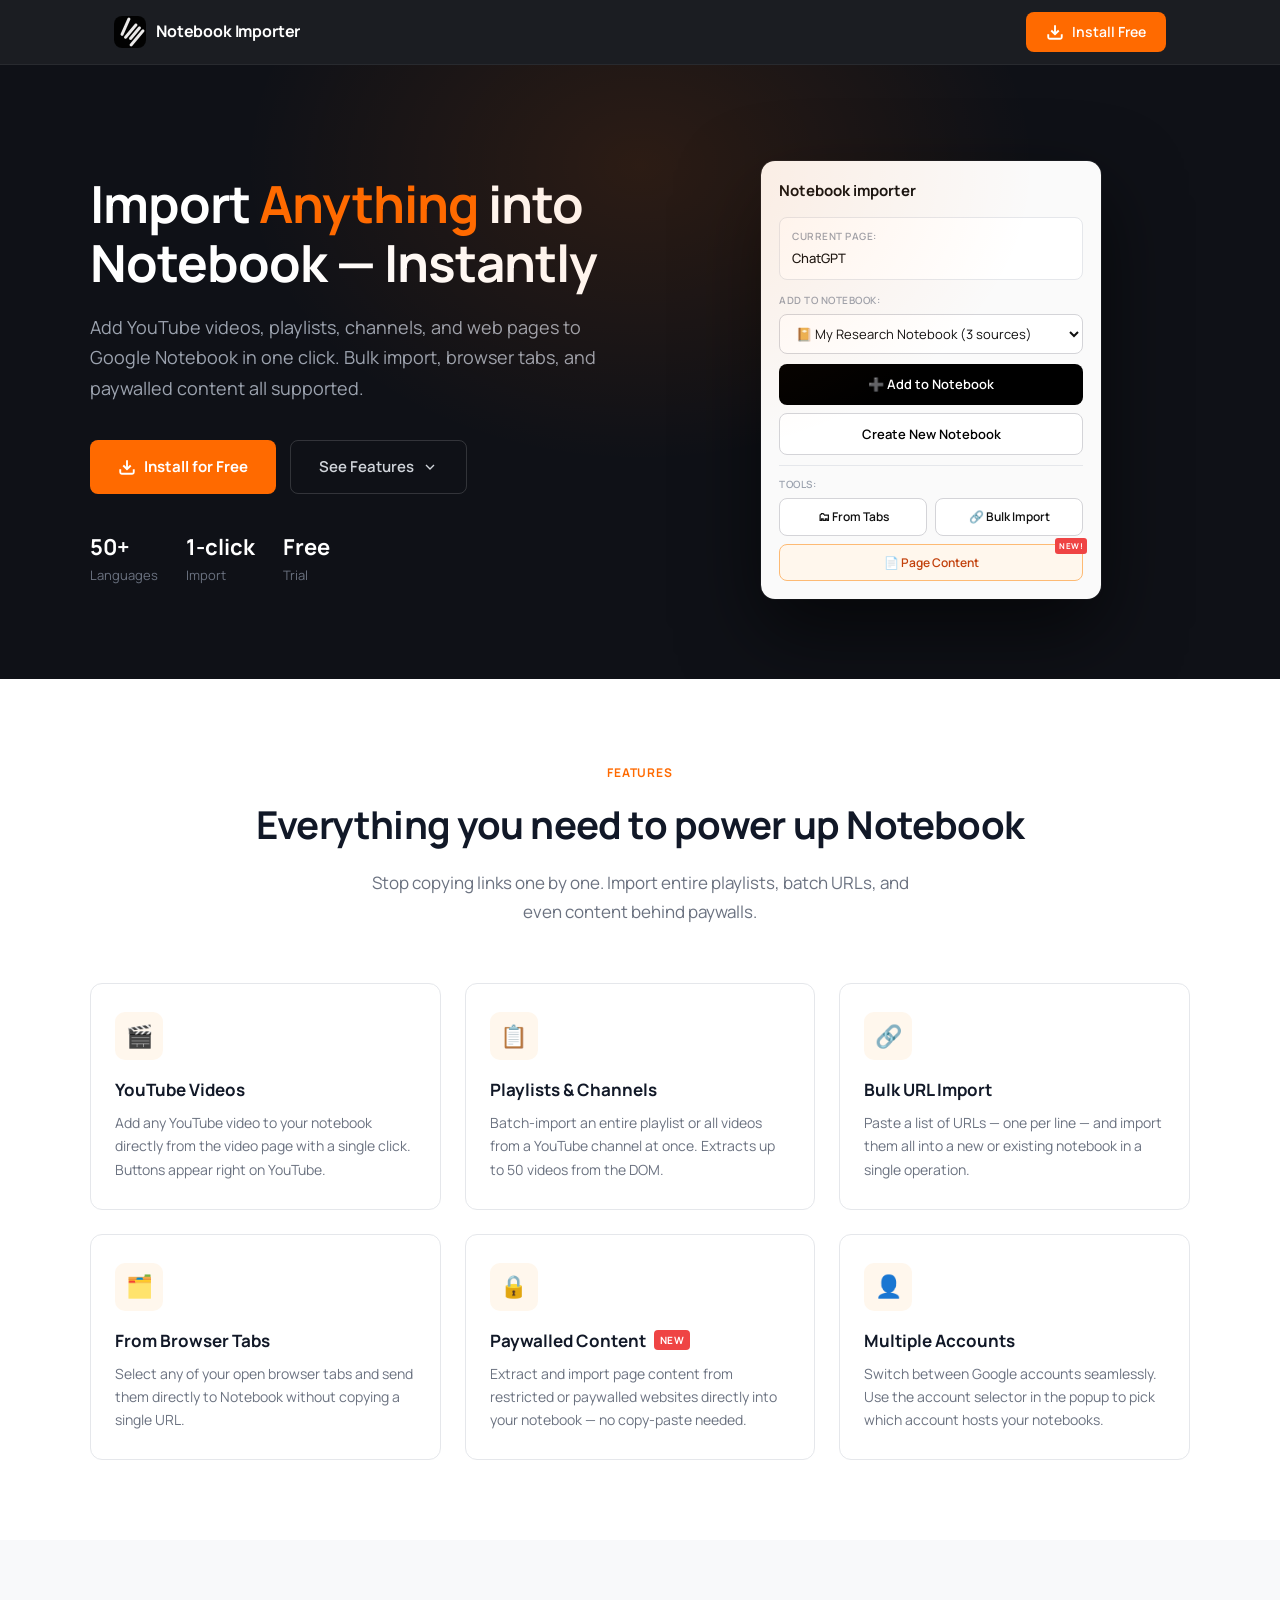
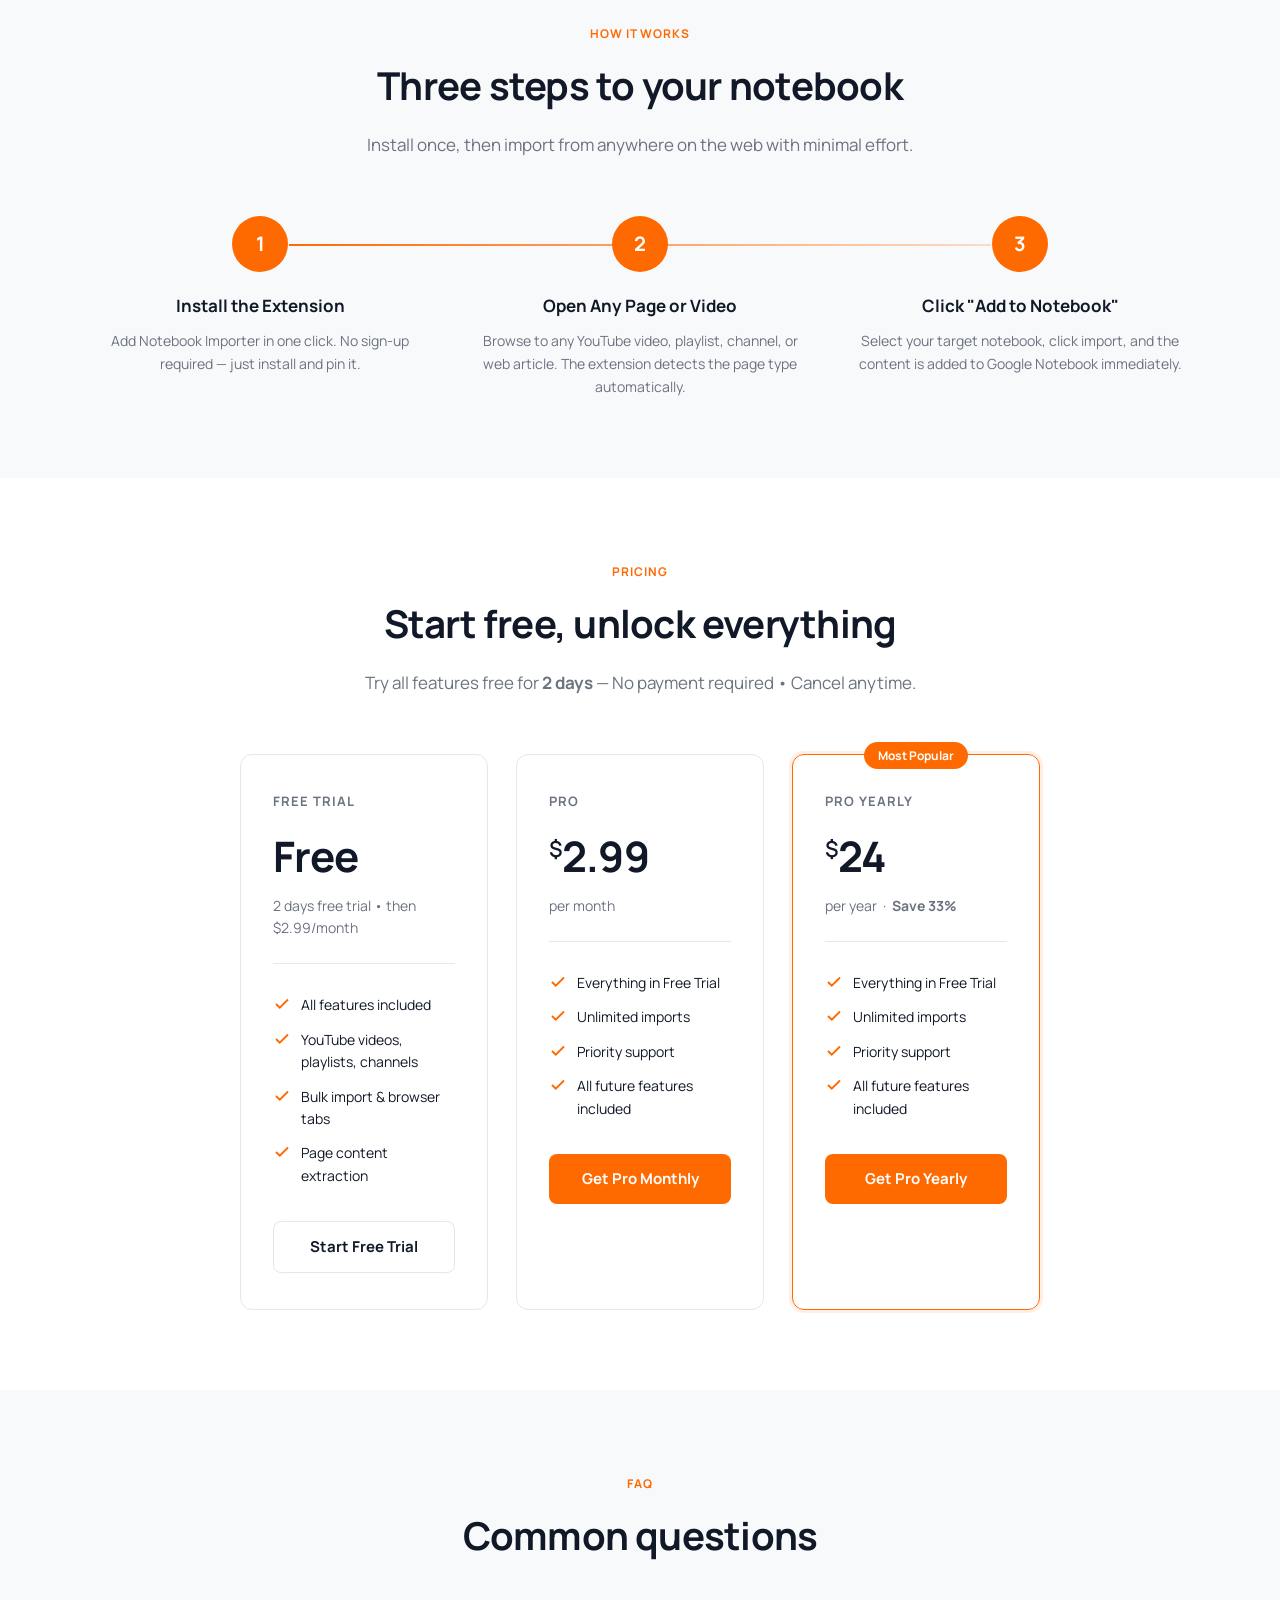
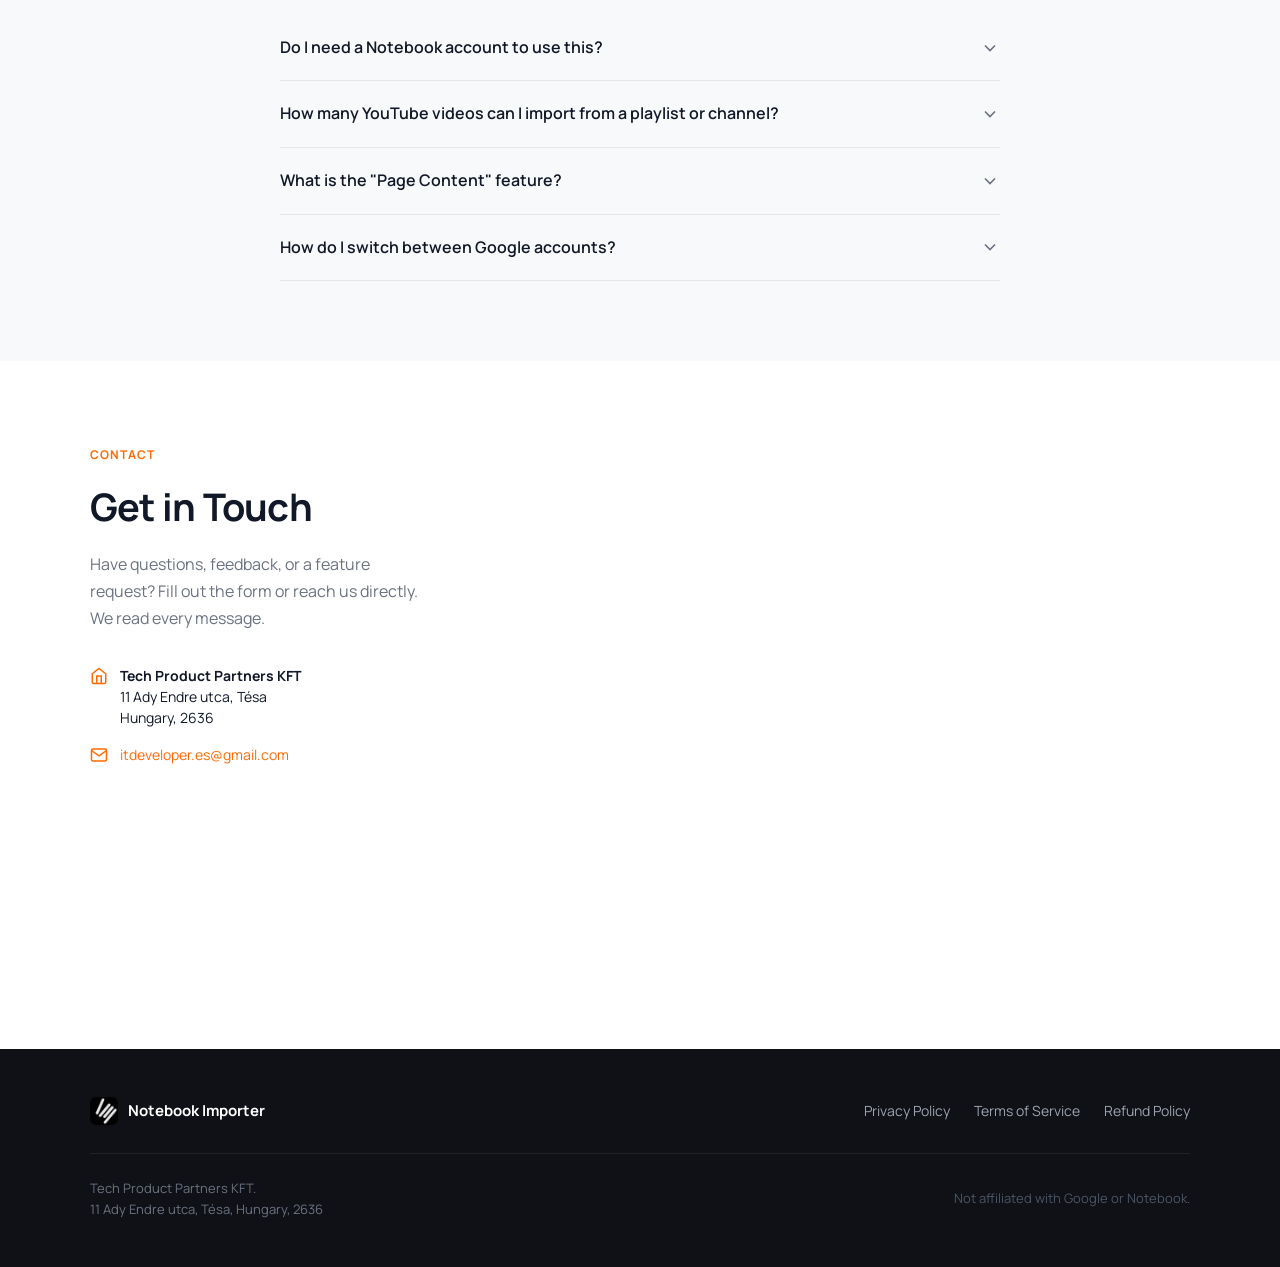
==== index.html @ 942a1a89 "feat: init" ====
<!DOCTYPE html>
<html lang="en">
<head>
    <meta charset="UTF-8">
    <meta name="viewport" content="width=device-width, initial-scale=1.0">
    <title>Notebook Importer — Import YouTube & Web Pages into Notebook</title>
    <meta name="description"
          content="Add YouTube videos, playlists, channels, and web pages to Google Notebook in one click. Bulk import, browser tabs, and paywalled content supported.">
    <link rel="icon" href="icons/icon48.png">
    <link rel="preconnect" href="https://fonts.googleapis.com">
    <link rel="preconnect" href="https://fonts.gstatic.com" crossorigin>
    <link href="https://fonts.googleapis.com/css2?family=Manrope:wght@400;500;600;700&display=swap" rel="stylesheet">
    <style>
        *, *::before, *::after {
            box-sizing: border-box;
            margin: 0;
            padding: 0;
        }

        :root {
            --accent: #ff6a00;
            --accent-hover: #e55f00;
            --dark: #0f1117;
            --dark2: #1a1d27;
            --white: #ffffff;
            --gray-bg: #f8f9fa;
            --text: #111827;
            --muted: #6b7280;
            --border: #e5e7eb;
            --radius: 12px;
            --radius-sm: 8px;
        }

        html {
            scroll-behavior: smooth;
        }

        body {
            font-family: 'Manrope', sans-serif;
            color: var(--text);
            background: var(--white);
            line-height: 1.6;
            -webkit-font-smoothing: antialiased;
        }

        /* ===== NAVBAR ===== */

        .nav {
            position: sticky;
            top: 0;
            z-index: 100;
            background: rgba(15, 17, 23, 0.95);
            backdrop-filter: blur(12px);
            border-bottom: 1px solid rgba(255, 255, 255, 0.06);
        }

        .nav-inner {
            max-width: 1100px;
            margin: 0 auto;
            padding: 0 24px;
            height: 64px;
            display: flex;
            align-items: center;
            justify-content: space-between;
        }

        .nav-logo {
            display: flex;
            align-items: center;
            gap: 10px;
            text-decoration: none;
        }

        .nav-logo img {
            width: 32px;
            height: 32px;
            border-radius: 8px;
        }

        .nav-logo span {
            font-size: 16px;
            font-weight: 700;
            color: #fff;
            letter-spacing: -0.01em;
        }

        .nav-cta {
            display: inline-flex;
            align-items: center;
            gap: 8px;
            background: var(--accent);
            color: #fff;
            font-size: 14px;
            font-weight: 600;
            padding: 9px 20px;
            border-radius: var(--radius-sm);
            text-decoration: none;
            transition: background 0.15s;
        }

        .nav-cta:hover {
            background: var(--accent-hover);
        }

        /* ===== HERO ===== */

        .hero {
            background: var(--dark);
            padding: 96px 24px 80px;
            overflow: hidden;
            position: relative;
        }

        .hero::before {
            content: '';
            position: absolute;
            top: -200px;
            left: 50%;
            transform: translateX(-50%);
            width: 800px;
            height: 600px;
            background: radial-gradient(ellipse at center, rgba(255, 106, 0, 0.12) 0%, transparent 70%);
            pointer-events: none;
        }

        .hero-inner {
            max-width: 1100px;
            margin: 0 auto;
            display: grid;
            grid-template-columns: 1fr 1fr;
            gap: 64px;
            align-items: center;
        }

        .hero-badge {
            display: inline-flex;
            align-items: center;
            gap: 8px;
            background: rgba(255, 106, 0, 0.12);
            border: 1px solid rgba(255, 106, 0, 0.3);
            color: #ffab6e;
            font-size: 13px;
            font-weight: 600;
            padding: 5px 12px;
            border-radius: 100px;
            margin-bottom: 24px;
        }

        .hero-badge svg {
            width: 14px;
            height: 14px;
        }

        .hero h1 {
            font-size: clamp(32px, 4vw, 52px);
            font-weight: 700;
            color: #fff;
            line-height: 1.15;
            letter-spacing: -0.02em;
            margin-bottom: 20px;
        }

        .hero h1 span {
            color: var(--accent);
        }

        .hero-sub {
            font-size: 18px;
            color: #9ca3af;
            margin-bottom: 36px;
            line-height: 1.7;
        }

        .hero-actions {
            display: flex;
            gap: 14px;
            flex-wrap: wrap;
        }

        .btn-primary {
            display: inline-flex;
            align-items: center;
            gap: 8px;
            background: var(--accent);
            color: #fff;
            font-size: 15px;
            font-weight: 700;
            padding: 14px 28px;
            border-radius: var(--radius-sm);
            text-decoration: none;
            transition: background 0.15s, transform 0.1s;
        }

        .btn-primary:hover {
            background: var(--accent-hover);
            transform: translateY(-1px);
        }

        .btn-ghost {
            display: inline-flex;
            align-items: center;
            gap: 8px;
            background: transparent;
            color: #d1d5db;
            font-size: 15px;
            font-weight: 600;
            padding: 14px 28px;
            border-radius: var(--radius-sm);
            text-decoration: none;
            border: 1px solid rgba(255, 255, 255, 0.15);
            transition: border-color 0.15s, color 0.15s;
        }

        .btn-ghost:hover {
            border-color: rgba(255, 255, 255, 0.35);
            color: #fff;
        }

        .hero-stats {
            display: flex;
            gap: 28px;
            margin-top: 36px;
        }

        .hero-stat-item {
            display: flex;
            flex-direction: column;
        }

        .hero-stat-num {
            font-size: 22px;
            font-weight: 700;
            color: #fff;
        }

        .hero-stat-label {
            font-size: 13px;
            color: #6b7280;
        }

        /* Popup Mockup */
        .popup-mockup {
            background: #fafafa;
            border-radius: 14px;
            padding: 18px;
            width: 100%;
            max-width: 340px;
            margin: 0 auto;
            box-shadow: 0 32px 80px rgba(0, 0, 0, 0.6), 0 0 0 1px rgba(255, 255, 255, 0.06);
            font-family: 'Manrope', sans-serif;
        }

        .mockup-header {
            display: flex;
            align-items: center;
            gap: 10px;
            margin-bottom: 14px;
        }

        .mockup-icon {
            width: 28px;
            height: 28px;
            background: var(--accent);
            border-radius: 6px;
            display: flex;
            align-items: center;
            justify-content: center;
        }

        .mockup-icon svg {
            width: 16px;
            height: 16px;
            fill: #fff;
        }

        .mockup-title {
            font-size: 15px;
            font-weight: 700;
            color: #111;
        }

        .mockup-page {
            background: #fff;
            border: 1px solid #e5e7eb;
            border-radius: 8px;
            padding: 10px 12px;
            margin-bottom: 12px;
        }

        .mockup-page-label {
            font-size: 10px;
            font-weight: 600;
            color: #9ca3af;
            text-transform: uppercase;
            letter-spacing: 0.05em;
            margin-bottom: 4px;
        }

        .mockup-page-url {
            font-size: 13px;
            font-weight: 500;
            color: #111;
            white-space: nowrap;
            overflow: hidden;
            text-overflow: ellipsis;
        }

        .mockup-select {
            background: #fff;
            border: 1px solid #d4d4d8;
            border-radius: 8px;
            padding: 9px 12px;
            font-size: 13px;
            color: #111;
            margin-bottom: 10px;
            width: 100%;
            font-family: inherit;
        }

        .mockup-btn-black {
            background: #000;
            color: #fff;
            font-size: 13px;
            font-weight: 600;
            padding: 10px;
            border-radius: 8px;
            text-align: center;
            margin-bottom: 8px;
        }

        .mockup-btn-gray {
            background: #fff;
            color: #000;
            border: 1px solid #d4d4d8;
            font-size: 13px;
            font-weight: 600;
            padding: 10px;
            border-radius: 8px;
            text-align: center;
            margin-bottom: 10px;
        }

        .mockup-divider {
            height: 1px;
            background: #e5e7eb;
            margin: 10px 0;
        }

        .mockup-tools {
            display: grid;
            grid-template-columns: 1fr 1fr;
            gap: 8px;
        }

        .mockup-tool-btn {
            background: #fff;
            border: 1px solid #d4d4d8;
            border-radius: 8px;
            padding: 8px;
            font-size: 12px;
            font-weight: 600;
            text-align: center;
            color: #111;
        }

        .mockup-tool-btn.accent {
            background: #fff7ed;
            color: #c2410c;
            border-color: #fdba74;
            grid-column: 1 / -1;
            position: relative;
        }

        .mockup-new-badge {
            position: absolute;
            top: -7px;
            right: -5px;
            background: #ef4444;
            color: #fff;
            font-size: 8px;
            font-weight: 700;
            padding: 2px 4px;
            border-radius: 3px;
            letter-spacing: 0.05em;
        }

        /* ===== SECTION BASE ===== */

        section {
            padding: 80px 24px;
        }

        .section-inner {
            max-width: 1100px;
            margin: 0 auto;
        }

        .section-tag {
            display: inline-block;
            font-size: 12px;
            font-weight: 700;
            letter-spacing: 0.08em;
            text-transform: uppercase;
            color: var(--accent);
            margin-bottom: 12px;
        }

        .section-title {
            font-size: clamp(28px, 3vw, 42px);
            font-weight: 700;
            letter-spacing: -0.02em;
            color: var(--text);
            margin-bottom: 14px;
        }

        .section-sub {
            font-size: 17px;
            color: var(--muted);
            max-width: 560px;
            line-height: 1.7;
        }

        /* ===== FEATURES ===== */

        .features {
            background: var(--white);
        }

        .features-header {
            text-align: center;
            margin-bottom: 56px;
        }

        .features-header .section-sub {
            margin: 0 auto;
        }

        .features-grid {
            display: grid;
            grid-template-columns: repeat(3, 1fr);
            gap: 24px;
        }

        .feature-card {
            background: var(--white);
            border: 1px solid var(--border);
            border-radius: var(--radius);
            padding: 28px 24px;
            transition: border-color 0.15s, box-shadow 0.15s;
        }

        .feature-card:hover {
            border-color: rgba(255, 106, 0, 0.4);
            box-shadow: 0 8px 24px rgba(255, 106, 0, 0.07);
        }

        .feature-icon {
            width: 48px;
            height: 48px;
            background: #fff7ed;
            border-radius: 10px;
            display: flex;
            align-items: center;
            justify-content: center;
            font-size: 22px;
            margin-bottom: 16px;
        }

        .feature-card h3 {
            font-size: 17px;
            font-weight: 700;
            margin-bottom: 8px;
            display: flex;
            align-items: center;
            gap: 8px;
        }

        .feature-new {
            background: #ef4444;
            color: #fff;
            font-size: 10px;
            font-weight: 700;
            padding: 2px 6px;
            border-radius: 4px;
            letter-spacing: 0.05em;
        }

        .feature-card p {
            font-size: 14px;
            color: var(--muted);
            line-height: 1.65;
        }

        /* ===== HOW IT WORKS ===== */

        .how {
            background: var(--gray-bg);
        }

        .how-header {
            text-align: center;
            margin-bottom: 56px;
        }

        .how-header .section-sub {
            margin: 0 auto;
        }

        .steps {
            display: grid;
            grid-template-columns: repeat(3, 1fr);
            gap: 40px;
            position: relative;
        }

        .steps::before {
            content: '';
            position: absolute;
            top: 28px;
            left: calc(16.66% + 16px);
            right: calc(16.66% + 16px);
            height: 2px;
            background: linear-gradient(90deg, var(--accent) 0%, rgba(255, 106, 0, 0.2) 100%);
        }

        .step {
            text-align: center;
            position: relative;
        }

        .step-num {
            width: 56px;
            height: 56px;
            background: var(--accent);
            color: #fff;
            font-size: 20px;
            font-weight: 700;
            border-radius: 50%;
            display: flex;
            align-items: center;
            justify-content: center;
            margin: 0 auto 20px;
            position: relative;
            z-index: 1;
        }

        .step h3 {
            font-size: 17px;
            font-weight: 700;
            margin-bottom: 10px;
        }

        .step p {
            font-size: 14px;
            color: var(--muted);
            line-height: 1.65;
        }

        /* ===== PRICING ===== */

        .pricing {
            background: var(--white);
        }

        .pricing-header {
            text-align: center;
            margin-bottom: 56px;
        }

        .pricing-header .section-sub {
            margin: 0 auto;
        }

        .pricing-grid {
            display: grid;
            grid-template-columns: 1fr 1fr 1fr;
            gap: 28px;
            max-width: 800px;
            margin: 0 auto;
        }

        .pricing-card {
            border: 1px solid var(--border);
            border-radius: var(--radius);
            padding: 36px 32px;
            width: fit-content;
        }

        .pricing-card.featured {
            border-color: var(--accent);
            box-shadow: 0 0 0 3px rgba(255, 106, 0, 0.1);
            position: relative;
        }

        .pricing-badge {
            position: absolute;
            top: -13px;
            left: 50%;
            transform: translateX(-50%);
            background: var(--accent);
            color: #fff;
            font-size: 12px;
            font-weight: 700;
            padding: 4px 14px;
            border-radius: 100px;
            white-space: nowrap;
        }

        .pricing-plan {
            font-size: 13px;
            font-weight: 700;
            text-transform: uppercase;
            letter-spacing: 0.08em;
            color: var(--muted);
            margin-bottom: 12px;
        }

        .pricing-price {
            font-size: 42px;
            font-weight: 700;
            letter-spacing: -0.02em;
            color: var(--text);
            margin-bottom: 4px;
        }

        .pricing-price sup {
            font-size: 22px;
            font-weight: 600;
            vertical-align: super;
        }

        .pricing-period {
            font-size: 14px;
            color: var(--muted);
            margin-bottom: 24px;
        }

        .pricing-divider {
            height: 1px;
            background: var(--border);
            margin: 24px 0;
        }

        .pricing-features {
            list-style: none;
            margin-bottom: 28px;
        }

        .pricing-features li {
            display: flex;
            align-items: flex-start;
            gap: 10px;
            font-size: 14px;
            color: var(--text);
            padding: 6px 0;
        }

        .pricing-features li svg {
            width: 18px;
            height: 18px;
            color: var(--accent);
            flex-shrink: 0;
            margin-top: 1px;
        }

        .pricing-features li.muted {
            color: var(--muted);
            text-decoration: line-through;
        }

        .pricing-features li.muted svg {
            color: #d1d5db;
        }

        .btn-pricing {
            display: block;
            text-align: center;
            padding: 13px;
            border-radius: var(--radius-sm);
            font-size: 15px;
            font-weight: 700;
            text-decoration: none;
            transition: all 0.15s;
        }

        .btn-pricing-primary {
            background: var(--accent);
            color: #fff;
        }

        .btn-pricing-primary:hover {
            background: var(--accent-hover);
        }

        .btn-pricing-outline {
            background: transparent;
            color: var(--text);
            border: 1px solid var(--border);
        }

        .btn-pricing-outline:hover {
            border-color: var(--accent);
            color: var(--accent);
        }

        /* ===== FAQ ===== */

        .faq {
            background: var(--gray-bg);
        }

        .faq-header {
            text-align: center;
            margin-bottom: 48px;
        }

        .faq-list {
            max-width: 720px;
            margin: 0 auto;
        }

        .faq-item {
            border-bottom: 1px solid var(--border);
        }

        .faq-item input[type="checkbox"] {
            display: none;
        }

        .faq-label {
            display: flex;
            align-items: center;
            justify-content: space-between;
            padding: 20px 0;
            font-size: 16px;
            font-weight: 600;
            cursor: pointer;
            user-select: none;
            gap: 16px;
        }

        .faq-label svg {
            width: 20px;
            height: 20px;
            color: var(--muted);
            flex-shrink: 0;
            transition: transform 0.2s;
        }

        .faq-item input:checked + .faq-label svg {
            transform: rotate(180deg);
            color: var(--accent);
        }

        .faq-body {
            max-height: 0;
            overflow: hidden;
            transition: max-height 0.25s ease;
        }

        .faq-item input:checked ~ .faq-body {
            max-height: 200px;
        }

        .faq-body p {
            font-size: 15px;
            color: var(--muted);
            line-height: 1.7;
            padding-bottom: 20px;
        }

        /* ===== CONTACT ===== */

        .contact {
            background: var(--white);
        }

        .contact-inner {
            max-width: 1100px;
            margin: 0 auto;
            display: grid;
            grid-template-columns: 1fr 2fr;
            gap: 80px;
            align-items: start;
        }

        .contact h2 {
            font-size: clamp(28px, 3vw, 38px);
            font-weight: 700;
            letter-spacing: -0.02em;
            margin-bottom: 14px;
        }

        .contact-sub {
            font-size: 16px;
            color: var(--muted);
            line-height: 1.7;
            margin-bottom: 32px;
        }

        .contact-info {
            display: flex;
            flex-direction: column;
            gap: 16px;
        }

        .contact-info-item {
            display: flex;
            align-items: flex-start;
            gap: 12px;
            font-size: 14px;
            color: var(--text);
            line-height: 1.5;
        }

        .contact-info-item svg {
            width: 18px;
            height: 18px;
            color: var(--accent);
            flex-shrink: 0;
            margin-top: 2px;
        }

        .form-placeholder {
            background: var(--gray-bg);
            border: 2px dashed var(--border);
            border-radius: var(--radius);
            padding: 40px 24px;
            text-align: center;
            color: var(--muted);
            font-size: 14px;
            min-height: 360px;
            display: flex;
            flex-direction: column;
            align-items: center;
            justify-content: center;
            gap: 8px;
        }

        .form-placeholder svg {
            width: 32px;
            height: 32px;
            color: #d1d5db;
            margin-bottom: 8px;
        }

        .form-placeholder strong {
            color: var(--text);
            font-size: 15px;
        }

        /* ===== FOOTER ===== */

        .footer {
            background: var(--dark);
            padding: 48px 24px;
        }

        .footer-inner {
            max-width: 1100px;
            margin: 0 auto;
            display: flex;
            flex-direction: column;
            gap: 28px;
        }

        .footer-top {
            display: flex;
            align-items: center;
            justify-content: space-between;
            flex-wrap: wrap;
            gap: 20px;
        }

        .footer-logo {
            display: flex;
            align-items: center;
            gap: 10px;
            text-decoration: none;
        }

        .footer-logo img {
            width: 28px;
            height: 28px;
            border-radius: 6px;
        }

        .footer-logo span {
            font-size: 15px;
            font-weight: 700;
            color: #fff;
        }

        .footer-links {
            display: flex;
            gap: 24px;
            flex-wrap: wrap;
        }

        .footer-links a {
            color: #9ca3af;
            text-decoration: none;
            font-size: 14px;
            transition: color 0.15s;
        }

        .footer-links a:hover {
            color: #fff;
        }

        .footer-bottom {
            border-top: 1px solid rgba(255, 255, 255, 0.07);
            padding-top: 24px;
            display: flex;
            align-items: center;
            justify-content: space-between;
            flex-wrap: wrap;
            gap: 12px;
        }

        .footer-legal {
            font-size: 13px;
            color: #6b7280;
            line-height: 1.6;
        }

        /* ===== RESPONSIVE ===== */

        @media (max-width: 900px) {
            .features-grid {
                grid-template-columns: repeat(2, 1fr);
            }

            .hero-inner {
                grid-template-columns: 1fr;
                gap: 40px;
            }

            .popup-mockup {
                max-width: 300px;
            }
        }

        @media (max-width: 768px) {
            section {
                padding: 60px 20px;
            }

            .hero {
                padding: 72px 20px 60px;
            }

            .hero-inner {
                grid-template-columns: 1fr;
            }

            .popup-mockup-wrap {
                display: none;
            }

            .hero h1 {
                font-size: 32px;
            }

            .hero-sub {
                font-size: 16px;
            }

            .hero-actions {
                flex-direction: column;
            }

            .btn-primary, .btn-ghost {
                width: 100%;
                justify-content: center;
            }

            .hero-stats {
                gap: 20px;
            }

            .features-grid {
                grid-template-columns: 1fr;
            }

            .steps {
                grid-template-columns: 1fr;
                gap: 32px;
            }

            .steps::before {
                display: none;
            }

            .pricing-grid {
                grid-template-columns: 1fr;
            }

            .contact-inner {
                grid-template-columns: 1fr;
                gap: 40px;
            }

            .footer-top {
                flex-direction: column;
                align-items: flex-start;
            }

            .footer-bottom {
                flex-direction: column;
                align-items: flex-start;
            }

            .nav-inner {
                padding: 0 16px;
            }

            .nav-logo span {
                font-size: 14px;
            }
        }

        @media (max-width: 480px) {
            .features-grid {
                grid-template-columns: 1fr;
            }

            .pricing-card {
                padding: 28px 20px;
            }
        }
    </style>
</head>
<body>

<!-- ===== NAVBAR ===== -->
<nav class="nav">
    <div class="nav-inner">
        <a href="#" class="nav-logo">
            <img src="icons/icon128.png" alt="Notebook Importer">
            <span>Notebook Importer</span>
        </a>
        <a href="https://chromewebstore.google.com/detail/notebook-lm/macmiooaeggbklhlhdgnmcnedoipoakk?utm_source=landing" class="nav-cta" target="_blank" rel="noopener">
            <svg width="18" height="18" viewBox="0 0 24 24" fill="none" stroke="currentColor"
                 stroke-width="2.5">
                <path d="M21 15v4a2 2 0 0 1-2 2H5a2 2 0 0 1-2-2v-4"/>
                <polyline points="7 10 12 15 17 10"/>
                <line x1="12" y1="15" x2="12" y2="3"/>
            </svg>
            Install Free
        </a>
    </div>
</nav>

<!-- ===== HERO ===== -->
<section class="hero">
    <div class="hero-inner">
        <div class="hero-content">
<!--            <div class="hero-badge">-->
<!--                <svg viewBox="0 0 24 24" fill="none" stroke="currentColor" stroke-width="2">-->
<!--                    <path d="M12 2l3.09 6.26L22 9.27l-5 4.87 1.18 6.88L12 17.77l-6.18 3.25L7 14.14 2 9.27l6.91-1.01L12 2z"/>-->
<!--                </svg>-->
<!--                Chrome Extension &nbsp;·&nbsp; v1.0.6-->
<!--            </div>-->
            <h1>Import <span>Anything</span> into Notebook — Instantly</h1>
            <p class="hero-sub">Add YouTube videos, playlists, channels, and web pages to Google Notebook in one
                click. Bulk import, browser tabs, and paywalled content all supported.</p>
            <div class="hero-actions">
                <a href="https://chromewebstore.google.com/detail/notebook-lm/macmiooaeggbklhlhdgnmcnedoipoakk?utm_source=landing" class="btn-primary" target="_blank" rel="noopener">
                    <svg width="18" height="18" viewBox="0 0 24 24" fill="none" stroke="currentColor"
                         stroke-width="2.5">
                        <path d="M21 15v4a2 2 0 0 1-2 2H5a2 2 0 0 1-2-2v-4"/>
                        <polyline points="7 10 12 15 17 10"/>
                        <line x1="12" y1="15" x2="12" y2="3"/>
                    </svg>
                    Install for Free
                </a>
                <a href="#features" class="btn-ghost">
                    See Features
                    <svg width="16" height="16" viewBox="0 0 24 24" fill="none" stroke="currentColor" stroke-width="2">
                        <polyline points="6 9 12 15 18 9"/>
                    </svg>
                </a>
            </div>
            <div class="hero-stats">
                <div class="hero-stat-item">
                    <span class="hero-stat-num">50+</span>
                    <span class="hero-stat-label">Languages</span>
                </div>
                <div class="hero-stat-item">
                    <span class="hero-stat-num">1-click</span>
                    <span class="hero-stat-label">Import</span>
                </div>
                <div class="hero-stat-item">
                    <span class="hero-stat-num">Free</span>
                    <span class="hero-stat-label">Trial</span>
                </div>
            </div>
        </div>

        <!-- Popup Mockup -->
        <div class="popup-mockup-wrap">
            <div class="popup-mockup">
                <div class="mockup-header">
                    <div class="mockup-title">Notebook importer</div>
                </div>
                <div class="mockup-page">
                    <div class="mockup-page-label">Current page:</div>
                    <div class="mockup-page-url">ChatGPT</div>
                </div>
                <div style="font-size:10px;font-weight:600;color:#9ca3af;text-transform:uppercase;letter-spacing:.05em;margin-bottom:6px;">
                    Add to notebook:
                </div>
                <select class="mockup-select">
                    <option>📔 My Research Notebook (3 sources)</option>
                </select>
                <div class="mockup-btn-black">➕ Add to Notebook</div>
                <div class="mockup-btn-gray">Create New Notebook</div>
                <div class="mockup-divider"></div>
                <div style="font-size:10px;font-weight:600;color:#9ca3af;text-transform:uppercase;letter-spacing:.05em;margin-bottom:6px;">
                    Tools:
                </div>
                <div class="mockup-tools">
                    <div class="mockup-tool-btn">🗂 From Tabs</div>
                    <div class="mockup-tool-btn">🔗 Bulk Import</div>
                    <div class="mockup-tool-btn accent">
                        📄 Page Content
                        <span class="mockup-new-badge">NEW!</span>
                    </div>
                </div>
            </div>
        </div>
    </div>
</section>

<!-- ===== FEATURES ===== -->
<section class="features" id="features">
    <div class="section-inner">
        <div class="features-header">
            <div class="section-tag">Features</div>
            <h2 class="section-title">Everything you need to power up Notebook</h2>
            <p class="section-sub">Stop copying links one by one. Import entire playlists, batch URLs, and even content
                behind paywalls.</p>
        </div>
        <div class="features-grid">
            <div class="feature-card">
                <div class="feature-icon">🎬</div>
                <h3>YouTube Videos</h3>
                <p>Add any YouTube video to your notebook directly from the video page with a single click. Buttons
                    appear right on YouTube.</p>
            </div>
            <div class="feature-card">
                <div class="feature-icon">📋</div>
                <h3>Playlists &amp; Channels</h3>
                <p>Batch-import an entire playlist or all videos from a YouTube channel at once. Extracts up to 50
                    videos from the DOM.</p>
            </div>
            <div class="feature-card">
                <div class="feature-icon">🔗</div>
                <h3>Bulk URL Import</h3>
                <p>Paste a list of URLs — one per line — and import them all into a new or existing notebook in a single
                    operation.</p>
            </div>
            <div class="feature-card">
                <div class="feature-icon">🗂️</div>
                <h3>From Browser Tabs</h3>
                <p>Select any of your open browser tabs and send them directly to Notebook without copying a single
                    URL.</p>
            </div>
            <div class="feature-card">
                <div class="feature-icon">🔒</div>
                <h3>
                    Paywalled Content
                    <span class="feature-new">NEW</span>
                </h3>
                <p>Extract and import page content from restricted or paywalled websites directly into your notebook —
                    no copy-paste needed.</p>
            </div>
            <div class="feature-card">
                <div class="feature-icon">👤</div>
                <h3>Multiple Accounts</h3>
                <p>Switch between Google accounts seamlessly. Use the account selector in the popup to pick which
                    account hosts your notebooks.</p>
            </div>
        </div>
    </div>
</section>

<!-- ===== HOW IT WORKS ===== -->
<section class="how">
    <div class="section-inner">
        <div class="how-header">
            <div class="section-tag">How It Works</div>
            <h2 class="section-title">Three steps to your notebook</h2>
            <p class="section-sub">Install once, then import from anywhere on the web with minimal effort.</p>
        </div>
        <div class="steps">
            <div class="step">
                <div class="step-num">1</div>
                <h3>Install the Extension</h3>
                <p>Add Notebook Importer in one click. No sign-up required — just install
                    and pin it.</p>
            </div>
            <div class="step">
                <div class="step-num">2</div>
                <h3>Open Any Page or Video</h3>
                <p>Browse to any YouTube video, playlist, channel, or web article. The extension detects the page type
                    automatically.</p>
            </div>
            <div class="step">
                <div class="step-num">3</div>
                <h3>Click "Add to Notebook"</h3>
                <p>Select your target notebook, click import, and the content is added to Google Notebook
                    immediately.</p>
            </div>
        </div>
    </div>
</section>

<!-- ===== PRICING ===== -->
<section class="pricing" id="pricing">
    <div class="section-inner">
        <div class="pricing-header">
            <div class="section-tag">Pricing</div>
            <h2 class="section-title">Start free, unlock everything</h2>
            <p class="section-sub">Try all features free for <strong>2 days</strong> — No payment required • Cancel anytime.
            </p>
        </div>
        <div class="pricing-grid">

            <!-- Free Trial -->
            <div class="pricing-card">
                <div class="pricing-plan">Free Trial</div>
                <div class="pricing-price">Free</div>
                <div class="pricing-period">2 days free trial • then $2.99/month </div>
                <div class="pricing-divider"></div>
                <ul class="pricing-features">
                    <li>
                        <svg viewBox="0 0 24 24" fill="none" stroke="currentColor" stroke-width="2.5">
                            <polyline points="20 6 9 17 4 12"/>
                        </svg>
                        All features included
                    </li>
                    <li>
                        <svg viewBox="0 0 24 24" fill="none" stroke="currentColor" stroke-width="2.5">
                            <polyline points="20 6 9 17 4 12"/>
                        </svg>
                        YouTube videos, playlists, channels
                    </li>
                    <li>
                        <svg viewBox="0 0 24 24" fill="none" stroke="currentColor" stroke-width="2.5">
                            <polyline points="20 6 9 17 4 12"/>
                        </svg>
                        Bulk import &amp; browser tabs
                    </li>
                    <li>
                        <svg viewBox="0 0 24 24" fill="none" stroke="currentColor" stroke-width="2.5">
                            <polyline points="20 6 9 17 4 12"/>
                        </svg>
                        Page content extraction
                    </li>
                </ul>
                <a href="https://chromewebstore.google.com/detail/notebook-lm/macmiooaeggbklhlhdgnmcnedoipoakk?utm_source=landing" class="btn-pricing btn-pricing-outline" target="_blank" rel="noopener">
                    Start Free Trial
                </a>
            </div>

            <!-- Pro -->
            <div class="pricing-card">
                <div class="pricing-plan">Pro</div>
                <div class="pricing-price"><sup>$</sup>2.99</div>
                <div class="pricing-period">per month</div>
                <div class="pricing-divider"></div>

                <ul class="pricing-features">
                    <li>
                        <svg viewBox="0 0 24 24" fill="none" stroke="currentColor" stroke-width="2.5">
                            <polyline points="20 6 9 17 4 12"/>
                        </svg>
                        Everything in Free Trial
                    </li>
                    <li>
                        <svg viewBox="0 0 24 24" fill="none" stroke="currentColor" stroke-width="2.5">
                            <polyline points="20 6 9 17 4 12"/>
                        </svg>
                        Unlimited imports
                    </li>
                    <li>
                        <svg viewBox="0 0 24 24" fill="none" stroke="currentColor" stroke-width="2.5">
                            <polyline points="20 6 9 17 4 12"/>
                        </svg>
                        Priority support
                    </li>
                    <li>
                        <svg viewBox="0 0 24 24" fill="none" stroke="currentColor" stroke-width="2.5">
                            <polyline points="20 6 9 17 4 12"/>
                        </svg>
                        All future features included
                    </li>
                </ul>

                <a href="https://chromewebstore.google.com/detail/notebook-lm/macmiooaeggbklhlhdgnmcnedoipoakk?utm_source=landing" class="btn-pricing btn-pricing-primary" target="_blank" rel="noopener">
                    Get Pro Monthly
                </a>
            </div>


            <div class="pricing-card featured">
                <div class="pricing-badge">Most Popular</div>
                <div class="pricing-plan">Pro Yearly</div>
                <div class="pricing-price"><sup>$</sup>24</div>
                <div class="pricing-period">
                    per year &nbsp;·&nbsp; <strong>Save 33%</strong>
                </div>
                <div class="pricing-divider"></div>

                <ul class="pricing-features">
                    <li>
                        <svg viewBox="0 0 24 24" fill="none" stroke="currentColor" stroke-width="2.5">
                            <polyline points="20 6 9 17 4 12"/>
                        </svg>
                        Everything in Free Trial
                    </li>
                    <li>
                        <svg viewBox="0 0 24 24" fill="none" stroke="currentColor" stroke-width="2.5">
                            <polyline points="20 6 9 17 4 12"/>
                        </svg>
                        Unlimited imports
                    </li>
                    <li>
                        <svg viewBox="0 0 24 24" fill="none" stroke="currentColor" stroke-width="2.5">
                            <polyline points="20 6 9 17 4 12"/>
                        </svg>
                        Priority support
                    </li>
                    <li>
                        <svg viewBox="0 0 24 24" fill="none" stroke="currentColor" stroke-width="2.5">
                            <polyline points="20 6 9 17 4 12"/>
                        </svg>
                        All future features included
                    </li>
                </ul>

                <a href="https://chromewebstore.google.com/detail/notebook-lm/macmiooaeggbklhlhdgnmcnedoipoakk?utm_source=landing" class="btn-pricing btn-pricing-primary" target="_blank" rel="noopener">
                    Get Pro Yearly
                </a>
            </div>

        </div>
    </div>
</section>

<!-- ===== FAQ ===== -->
<section class="faq">
    <div class="section-inner">
        <div class="faq-header">
            <div class="section-tag">FAQ</div>
            <h2 class="section-title">Common questions</h2>
        </div>
        <div class="faq-list">

            <div class="faq-item">
                <input type="checkbox" id="faq1">
                <label class="faq-label" for="faq1">
                    Do I need a Notebook account to use this?
                    <svg viewBox="0 0 24 24" fill="none" stroke="currentColor" stroke-width="2">
                        <polyline points="6 9 12 15 18 9"/>
                    </svg>
                </label>
                <div class="faq-body">
                    <p>Yes. You need to be logged into Notebook LM with
                        a Google account before using the extension. The extension uses your existing session to add
                        sources — no extra credentials needed.</p>
                </div>
            </div>

            <div class="faq-item">
                <input type="checkbox" id="faq2">
                <label class="faq-label" for="faq2">
                    How many YouTube videos can I import from a playlist or channel?
                    <svg viewBox="0 0 24 24" fill="none" stroke="currentColor" stroke-width="2">
                        <polyline points="6 9 12 15 18 9"/>
                    </svg>
                </label>
                <div class="faq-body">
                    <p>The extension extracts videos visible in the YouTube DOM at the time of import — typically up to
                        50 videos for channels. For playlists, scroll down to load more videos before clicking import to
                        capture additional items.</p>
                </div>
            </div>

            <div class="faq-item">
                <input type="checkbox" id="faq3">
                <label class="faq-label" for="faq3">
                    What is the "Page Content" feature?
                    <svg viewBox="0 0 24 24" fill="none" stroke="currentColor" stroke-width="2">
                        <polyline points="6 9 12 15 18 9"/>
                    </svg>
                </label>
                <div class="faq-body">
                    <p>Page Content extracts the visible text from the current page — including content behind soft
                        paywalls or subscriber walls — and imports it as a text source into your notebook. This is
                        useful for articles, news, or research papers that can't be added via URL alone.</p>
                </div>
            </div>

            <div class="faq-item">
                <input type="checkbox" id="faq4">
                <label class="faq-label" for="faq4">
                    How do I switch between Google accounts?
                    <svg viewBox="0 0 24 24" fill="none" stroke="currentColor" stroke-width="2">
                        <polyline points="6 9 12 15 18 9"/>
                    </svg>
                </label>
                <div class="faq-body">
                    <p>Open the extension popup and use the account selector in the bottom-left footer. All Google
                        accounts currently signed into Chrome are listed. Selecting a different account will reload your
                        notebooks for that account.</p>
                </div>
            </div>

        </div>
    </div>
</section>

<!-- ===== CONTACT ===== -->
<section class="contact" id="contact">
    <div class="contact-inner">
        <div>
            <div class="section-tag">Contact</div>
            <h2>Get in Touch</h2>
            <p class="contact-sub">Have questions, feedback, or a feature request? Fill out the form or reach us
                directly. We read every message.</p>
            <div class="contact-info">
                <div class="contact-info-item">
                    <svg viewBox="0 0 24 24" fill="none" stroke="currentColor" stroke-width="2">
                        <path d="M3 9l9-7 9 7v11a2 2 0 0 1-2 2H5a2 2 0 0 1-2-2z"/>
                        <polyline points="9 22 9 12 15 12 15 22"/>
                    </svg>
                    <div>
                        <strong>Tech Product Partners KFT</strong><br>
                        11 Ady Endre utca, Tésa<br>
                        Hungary, 2636
                    </div>
                </div>
                <div class="contact-info-item">
                    <svg viewBox="0 0 24 24" fill="none" stroke="currentColor" stroke-width="2">
                        <path d="M4 4h16c1.1 0 2 .9 2 2v12c0 1.1-.9 2-2 2H4c-1.1 0-2-.9-2-2V6c0-1.1.9-2 2-2z"/>
                        <polyline points="22,6 12,13 2,6"/>
                    </svg>
                    <div>
                        <a href="mailto:itdeveloper.es@gmail.com"
                           style="color:var(--accent);text-decoration:none;">itdeveloper.es@gmail.com</a>
                    </div>
                </div>
            </div>
        </div>

        <!-- Google Form embed placeholder -->
        <div>
            <!-- PASTE GOOGLE FORM EMBED HERE -->
            <iframe src="https://docs.google.com/forms/d/17km-wM_CqHDUJNvS1LZNFwggnY5f4HW4JBBawrgPJjY/viewform?embedded=true" width="100%" height="520" frameborder="0" marginheight="0" marginwidth="0">Loading…</iframe>
        </div>
    </div>
</section>

<!-- ===== FOOTER ===== -->
<footer class="footer">
    <div class="footer-inner">
        <div class="footer-top">
            <a href="#" class="footer-logo">
                <img src="icons/icon128.png" alt="Notebook Importer">
                <span>Notebook Importer</span>
            </a>
            <div class="footer-links">
                <a href="https://appstack.pro/privacy" target="_blank">Privacy Policy</a>
                <a href="https://appstack.pro/agreement" target="_blank">Terms of Service</a>
                <a href="https://appstack.pro/refunds" target="_blank">Refund Policy</a>
            </div>
        </div>
        <div class="footer-bottom">
            <div class="footer-legal">
                Tech Product Partners KFT.<br>
                11 Ady Endre utca, Tésa, Hungary, 2636
            </div>
            <div style="color:#4b5563;font-size:13px;">
                Not affiliated with Google or Notebook.
            </div>
        </div>
    </div>
</footer>

</body>
</html>
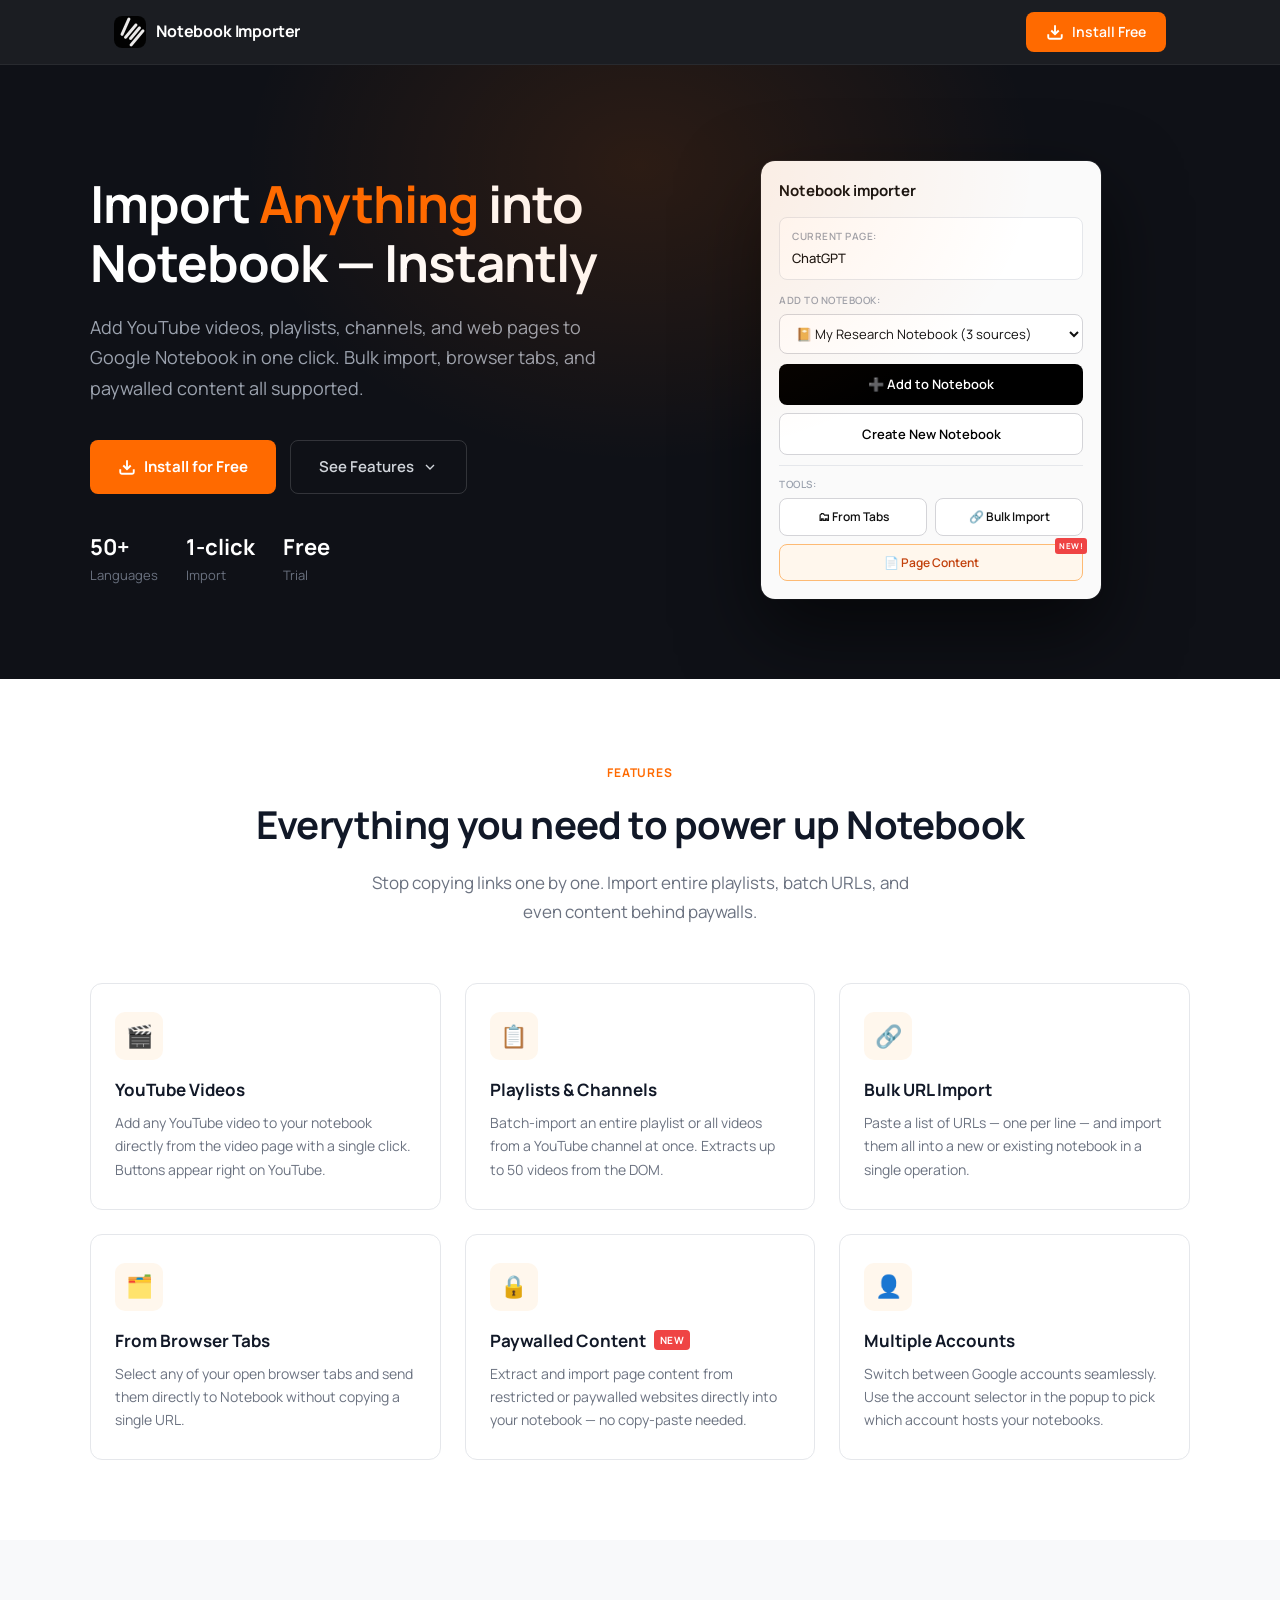
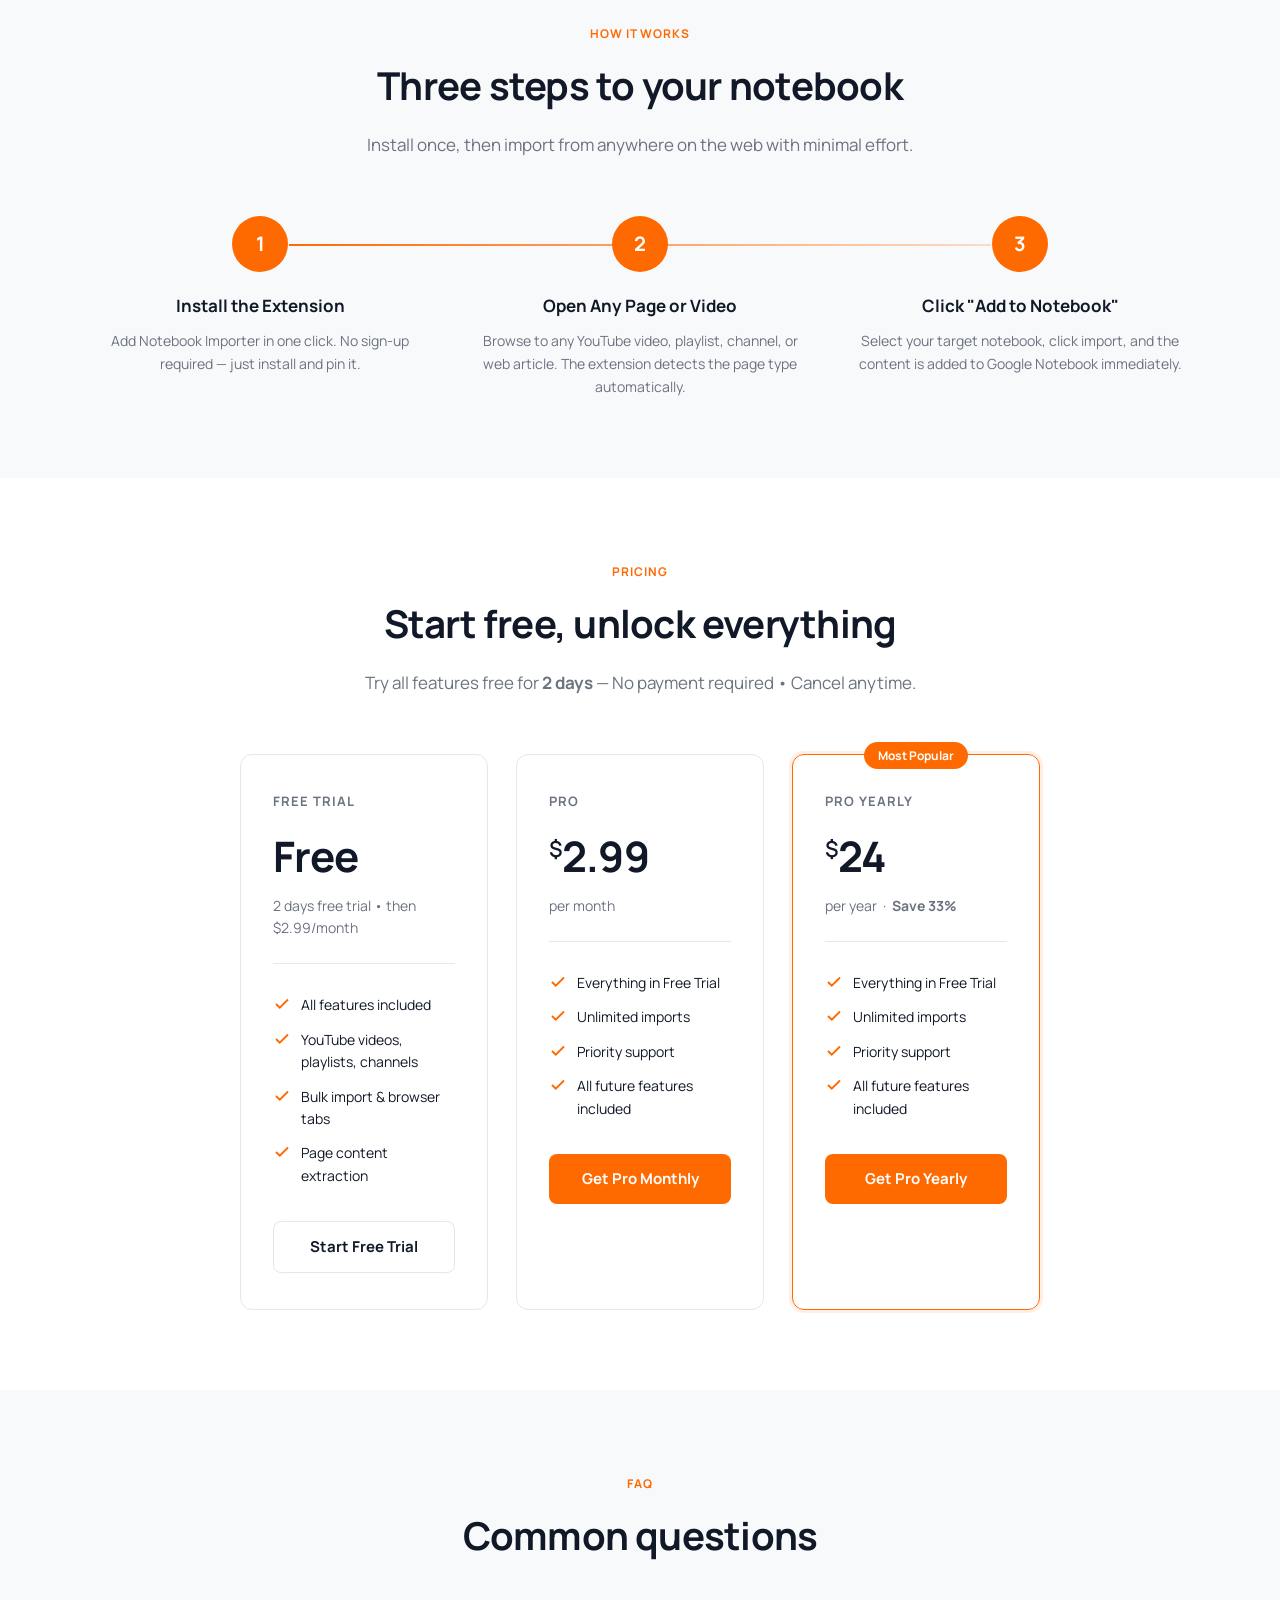
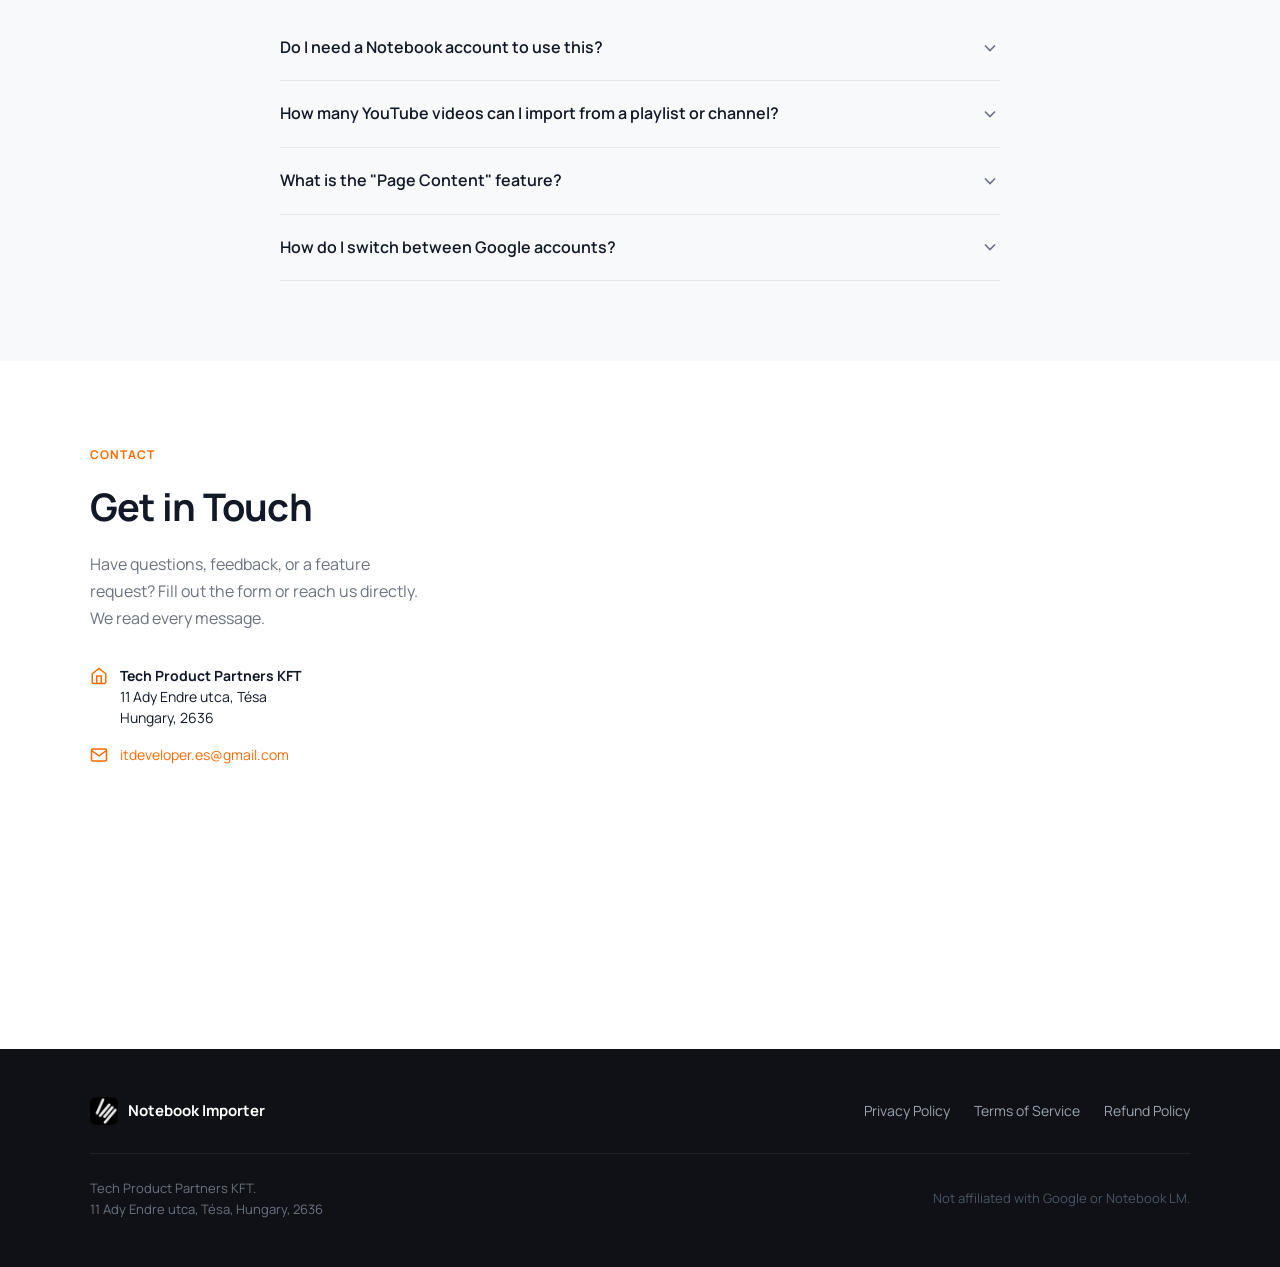
==== commit a8597101: "fix: rel" ====
--- a/index.html
+++ b/index.html
@@ -1473,9 +1473,9 @@
                 <span>Notebook Importer</span>
             </a>
             <div class="footer-links">
-                <a href="https://appstack.pro/privacy" target="_blank">Privacy Policy</a>
-                <a href="https://appstack.pro/agreement" target="_blank">Terms of Service</a>
-                <a href="https://appstack.pro/refunds" target="_blank">Refund Policy</a>
+                <a href="https://appstack.pro/privacy" rel="nofollow noopener noreferrer" target="_blank">Privacy Policy</a>
+                <a href="https://appstack.pro/agreement" rel="nofollow noopener noreferrer" target="_blank">Terms of Service</a>
+                <a href="https://appstack.pro/refunds" rel="nofollow noopener noreferrer" target="_blank">Refund Policy</a>
             </div>
         </div>
         <div class="footer-bottom">
@@ -1484,7 +1484,7 @@
                 11 Ady Endre utca, Tésa, Hungary, 2636
             </div>
             <div style="color:#4b5563;font-size:13px;">
-                Not affiliated with Google or Notebook.
+                Not affiliated with Google or Notebook LM.
             </div>
         </div>
     </div>
